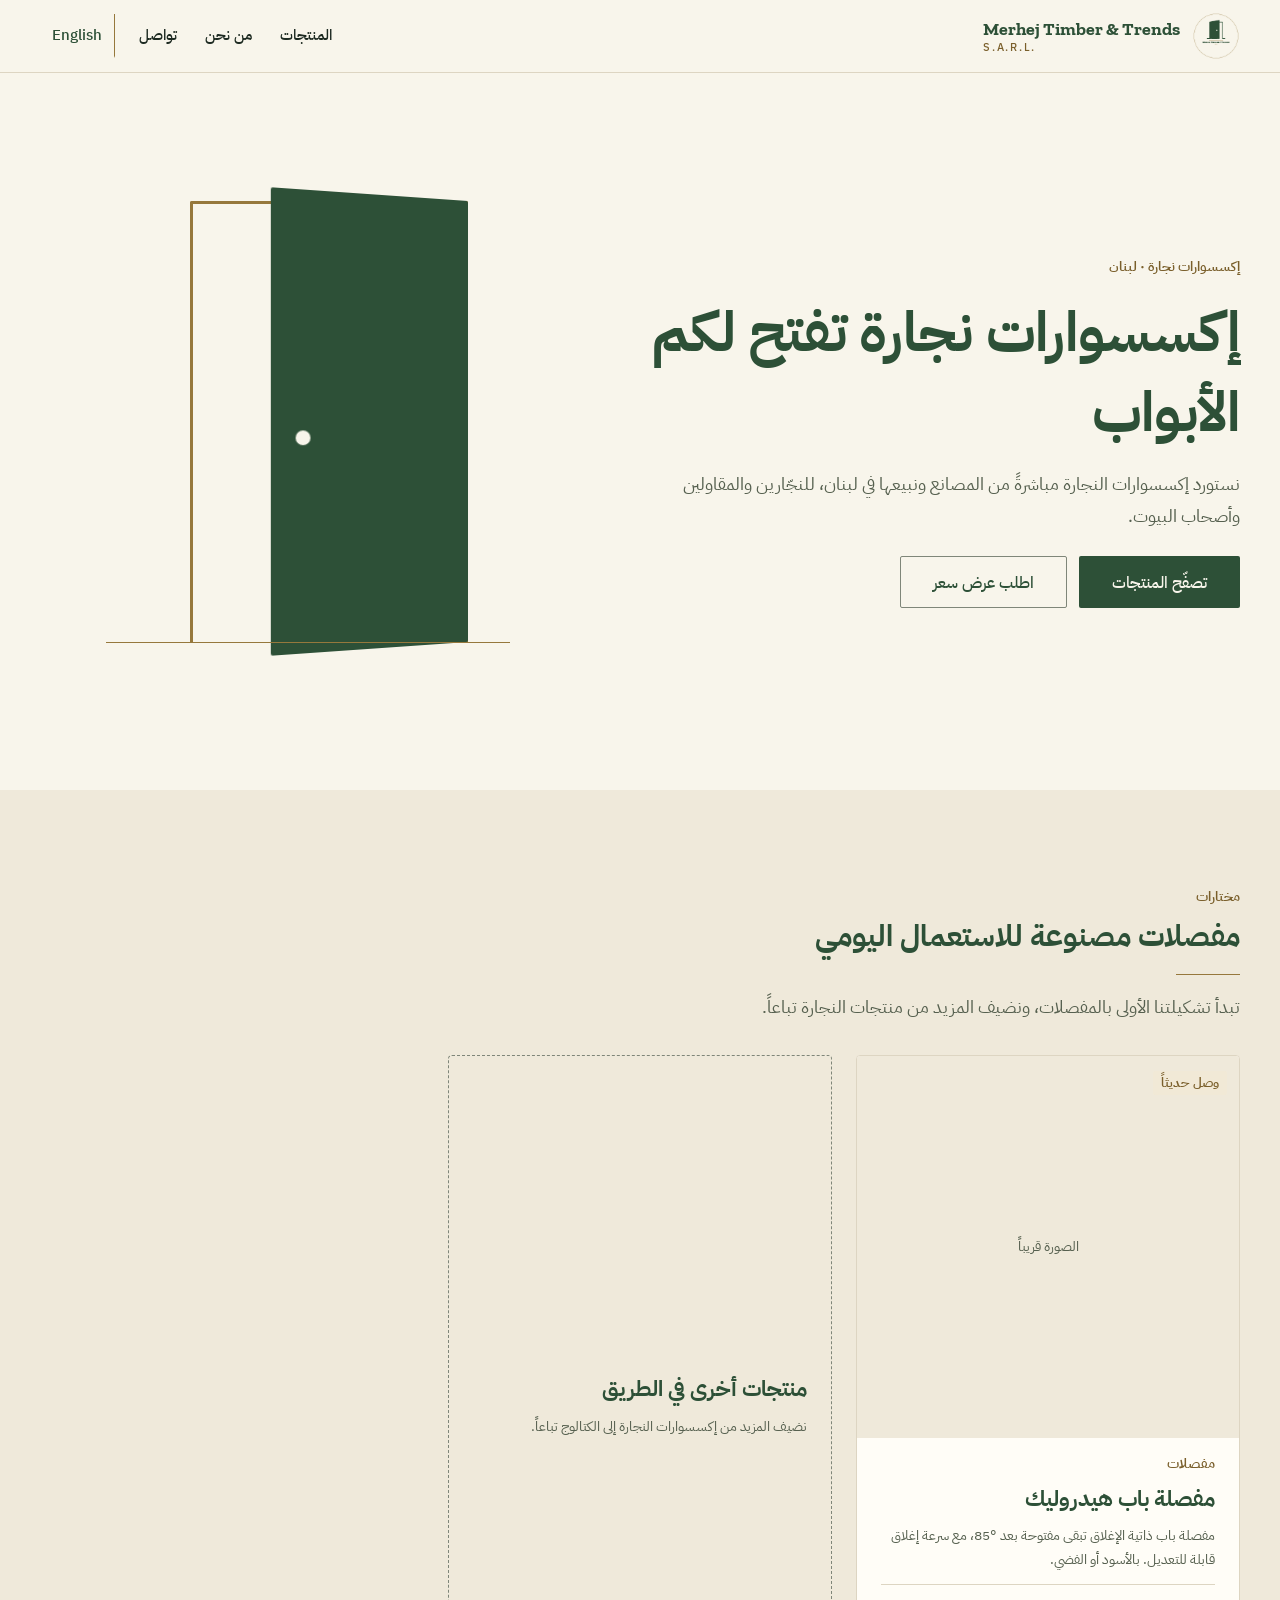
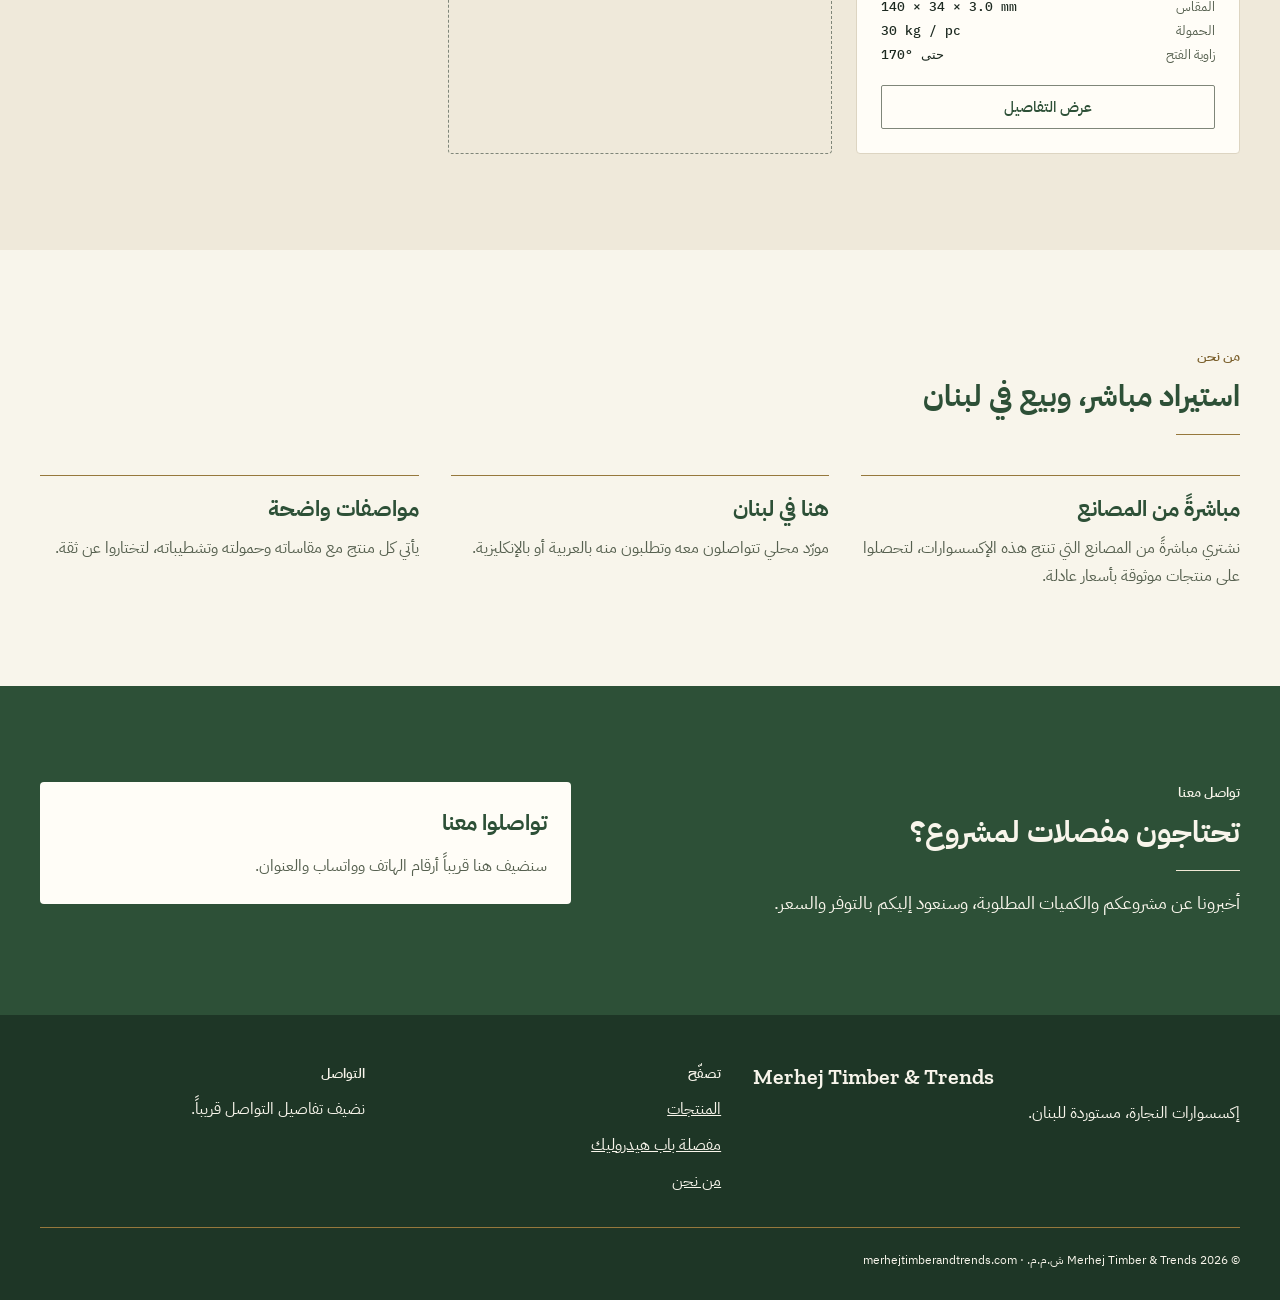
==== public/ar/index.html @ 89be8bf5 "Split English and Arabic into separate pages - English pages at /, /products/, /products/hydraulic-h" ====
<!doctype html>
<html lang="ar" dir="rtl">
<head>
  <meta charset="utf-8">
  <meta name="viewport" content="width=device-width, initial-scale=1">
  <title>إكسسوارات نجارة في لبنان — Merhej Timber &amp; Trends</title>
  <meta name="description" content="تستورد Merhej Timber &amp; Trends ش.م.م. إكسسوارات النجارة إلى لبنان، بدءاً بمفصلات الأبواب الهيدروليكية.">
  <link rel="canonical" href="https://merhejtimberandtrends.com/ar/">
  <link rel="alternate" hreflang="en" href="https://merhejtimberandtrends.com/">
  <link rel="alternate" hreflang="ar" href="https://merhejtimberandtrends.com/ar/">
  <link rel="alternate" hreflang="x-default" href="https://merhejtimberandtrends.com/">
  <meta property="og:type" content="website">
  <meta property="og:site_name" content="Merhej Timber &amp; Trends">
  <meta property="og:locale" content="ar_LB">
  <meta property="og:title" content="إكسسوارات نجارة في لبنان — Merhej Timber &amp; Trends">
  <meta property="og:description" content="تستورد Merhej Timber &amp; Trends ش.م.م. إكسسوارات النجارة إلى لبنان، بدءاً بمفصلات الأبواب الهيدروليكية.">
  <meta property="og:url" content="https://merhejtimberandtrends.com/ar/">
  <meta property="og:image" content="https://merhejtimberandtrends.com/assets/img/merhej-logo-ivory.png">
  <link rel="icon" type="image/png" href="../assets/img/merhej-logo-ivory.png">
  <link rel="stylesheet" href="../assets/css/tokens.css">
  <link rel="stylesheet" href="../assets/css/components.css">
  <link rel="stylesheet" href="../assets/css/site.css">
</head>
<body>
  <a class="skip" href="#main">انتقل إلى المحتوى</a>
  <header class="site-header">
    <div class="wrap">
      <a class="brand" href="../ar/">
        <img src="../assets/img/merhej-logo-ivory.png" alt="" width="48" height="48">
        <span class="brand-name" lang="en" dir="ltr">Merhej Timber &amp; Trends<small>S.A.R.L.</small></span>
        <span class="sr-only">Merhej Timber &amp; Trends — الصفحة الرئيسية</span>
      </a>
      <nav class="nav" aria-label="القائمة الرئيسية">
        <a href="../ar/products/">المنتجات</a>
        <a href="../ar/#about">من نحن</a>
        <a href="#contact">تواصل</a>
        <a class="nav-lang" href="../" lang="en" hreflang="en">English</a>
      </nav>
    </div>
  </header>
  <main id="main">
    <section class="hero" aria-labelledby="hero-title">
      <div class="wrap">
        <div class="hero-copy">
          <p class="t-eyebrow" style="margin:0;color:var(--brass-ink)">إكسسوارات نجارة · لبنان</p>
          <h1 class="t-display hero-title" id="hero-title">إكسسوارات نجارة تفتح لكم الأبواب</h1>
          <p class="t-body-lg hero-intro">نستورد إكسسوارات النجارة مباشرةً من المصانع ونبيعها في لبنان، للنجّارين والمقاولين وأصحاب البيوت.</p>
          <div class="hero-actions">
            <a class="mtt-btn mtt-btn-primary mtt-btn-lg" href="products/">تصفّح المنتجات</a>
            <a class="mtt-btn mtt-btn-secondary mtt-btn-lg" href="#contact">اطلب عرض سعر</a>
          </div>
        </div>
        <div class="door-art" aria-hidden="true">
          <div class="door-frame"></div>
          <div class="door-leaf"><span class="door-knob"></span></div>
          <div class="door-ground"></div>
        </div>
      </div>
    </section>

    <section class="section section-sunken" aria-labelledby="featured-title">
      <div class="wrap">
        <header class="mtt-sh section-head">
          <p class="mtt-sh-eyebrow">مختارات</p>
          <h2 class="mtt-sh-title" id="featured-title">مفصلات مصنوعة للاستعمال اليومي</h2>
          <hr class="mtt-sh-rule" aria-hidden="true">
          <p class="mtt-sh-intro">تبدأ تشكيلتنا الأولى بالمفصلات، ونضيف المزيد من منتجات النجارة تباعاً.</p>
        </header>
        <div class="grid grid-3">
          <article class="mtt-card">
            <div class="mtt-card-media">
              <span class="mtt-card-ph">الصورة قريباً</span>
              <span class="mtt-card-badge"><span class="mtt-badge mtt-badge-new">وصل حديثاً</span></span>
            </div>
            <div class="mtt-card-body">
              <p class="mtt-card-cat">مفصلات</p>
              <h3 class="mtt-card-name"><a href="products/hydraulic-hinge/" style="color:inherit;text-decoration:none">مفصلة باب هيدروليك</a></h3>
              <p class="mtt-card-sum">مفصلة باب ذاتية الإغلاق تبقى مفتوحة بعد <span dir="ltr">85°</span>، مع سرعة إغلاق قابلة للتعديل. بالأسود أو الفضي.</p>
              <dl class="mtt-card-specs">
                <dt>المقاس</dt><dd dir="ltr">140 × 34 × 3.0 mm</dd>
                <dt>الحمولة</dt><dd dir="ltr">30 kg / pc</dd>
                <dt>زاوية الفتح</dt><dd>حتى <span dir="ltr">170°</span></dd>
              </dl>
              <div class="mtt-card-cta"><a class="mtt-btn mtt-btn-secondary" href="products/hydraulic-hinge/">عرض التفاصيل</a></div>
            </div>
          </article>
          <div class="tile-soon">
            <h3 class="t-h3">منتجات أخرى في الطريق</h3>
            <p class="t-small">نضيف المزيد من إكسسوارات النجارة إلى الكتالوج تباعاً.</p>
          </div>
        </div>
      </div>
    </section>

    <section class="section" id="about" aria-labelledby="about-title">
      <div class="wrap">
        <header class="mtt-sh section-head">
          <p class="mtt-sh-eyebrow">من نحن</p>
          <h2 class="mtt-sh-title" id="about-title">استيراد مباشر، وبيع في لبنان</h2>
          <hr class="mtt-sh-rule" aria-hidden="true">
        </header>
        <ul class="points">
          <li class="point">
            <h3 class="t-h3">مباشرةً من المصانع</h3>
            <p>نشتري مباشرةً من المصانع التي تنتج هذه الإكسسوارات، لتحصلوا على منتجات موثوقة بأسعار عادلة.</p>
          </li>
          <li class="point">
            <h3 class="t-h3">هنا في لبنان</h3>
            <p>مورّد محلي تتواصلون معه وتطلبون منه بالعربية أو بالإنكليزية.</p>
          </li>
          <li class="point">
            <h3 class="t-h3">مواصفات واضحة</h3>
            <p>يأتي كل منتج مع مقاساته وحمولته وتشطيباته، لتختاروا عن ثقة.</p>
          </li>
        </ul>
      </div>
    </section>

    <section class="section section-forest" id="contact" aria-labelledby="contact-title">
      <div class="wrap contact">
        <header class="mtt-sh">
          <p class="mtt-sh-eyebrow">تواصل معنا</p>
          <h2 class="mtt-sh-title" id="contact-title">تحتاجون مفصلات لمشروع؟</h2>
          <hr class="mtt-sh-rule" aria-hidden="true">
          <p class="mtt-sh-intro">أخبرونا عن مشروعكم والكميات المطلوبة، وسنعود إليكم بالتوفر والسعر.</p>
        </header>
        <div class="contact-card">
          <h3 class="t-h3">تواصلوا معنا</h3>
          <p>سنضيف هنا قريباً أرقام الهاتف وواتساب والعنوان.</p>
        </div>
      </div>
    </section>
  </main>
  <footer class="site-footer">
    <div class="wrap">
      <div>
        <p class="foot-brand" lang="en" dir="ltr">Merhej Timber &amp; Trends</p>
        <p>إكسسوارات النجارة، مستوردة للبنان.</p>
      </div>
      <nav aria-label="تذييل الصفحة">
        <h2>تصفّح</h2>
        <ul>
          <li><a href="../ar/products/">المنتجات</a></li>
          <li><a href="../ar/products/hydraulic-hinge/">مفصلة باب هيدروليك</a></li>
          <li><a href="../ar/#about">من نحن</a></li>
        </ul>
      </nav>
      <div>
        <h2>التواصل</h2>
        <p>نضيف تفاصيل التواصل قريباً.</p>
      </div>
      <p class="foot-legal">© 2026 <bdi lang="en" dir="ltr">Merhej Timber &amp; Trends</bdi> ش.م.م. · <bdi dir="ltr">merhejtimberandtrends.com</bdi></p>
    </div>
  </footer>
</body>
</html>
---- public/assets/css/tokens.css ----
/* Merhej Timber & Trends — generated from design-system/tokens.json by scripts/sync-design-system.mjs. Do not edit by hand. */

:root, [data-theme="light"] {
  --surface: #f8f5eb;
  --surface-raised: #fffdf7;
  --surface-sunken: #efe9da;
  --forest: #2d5037;
  --forest-deep: #1e3626;
  --forest-soft: #e4ebe2;
  --on-forest: #f8f5eb;
  --brass: #96783c;
  --brass-ink: #7a5f2b;
  --brass-soft: #f1e9d6;
  --ink: #1d2a21;
  --ink-muted: #56604f;
  --line: #ddd5c2;
  --line-strong: #7f8679;
  --rust: #9b3a22;
  --rust-soft: #f6e3dc;
  --focus: var(--forest);
  --link: var(--forest);
  --shadow-card: 0 1px 2px rgba(29,42,33,0.06), 0 6px 18px rgba(29,42,33,0.06);
}

[data-theme="dark"] {
  --surface: #121a15;
  --surface-raised: #1a241e;
  --surface-sunken: #0d130f;
  --forest: #8dbb98;
  --forest-deep: #a9cfb2;
  --forest-soft: #1f3226;
  --on-forest: #121a15;
  --brass: #c9a866;
  --brass-ink: #d2b577;
  --brass-soft: #2e2716;
  --ink: #f1ede1;
  --ink-muted: #a9b0a2;
  --line: #2c3830;
  --line-strong: #6e786f;
  --rust: #e58a6c;
  --rust-soft: #3a1f17;
  --shadow-card: 0 1px 2px rgba(0,0,0,0.5);
}
@media (prefers-color-scheme: dark) {
  :root:not([data-theme="light"]) {
    --surface: #121a15;
    --surface-raised: #1a241e;
    --surface-sunken: #0d130f;
    --forest: #8dbb98;
    --forest-deep: #a9cfb2;
    --forest-soft: #1f3226;
    --on-forest: #121a15;
    --brass: #c9a866;
    --brass-ink: #d2b577;
    --brass-soft: #2e2716;
    --ink: #f1ede1;
    --ink-muted: #a9b0a2;
    --line: #2c3830;
    --line-strong: #6e786f;
    --rust: #e58a6c;
    --rust-soft: #3a1f17;
    --shadow-card: 0 1px 2px rgba(0,0,0,0.5);
  }
}

:root {
  --space-1: 4px;
  --space-2: 8px;
  --space-3: 12px;
  --space-4: 16px;
  --space-5: 24px;
  --space-6: 32px;
  --space-7: 48px;
  --space-8: 64px;
  --space-9: 96px;
  --radius-0: 0;
  --radius-sm: 2px;
  --radius-md: 4px;
  --radius-round: 9999px;
  --content-max: 1200px;
  --text-max: 680px;
  --rule-weight: 1px;
  --font-slab: "Zilla Slab", Rockwell, Georgia, serif;
  --font-sans: "IBM Plex Sans", "IBM Plex Sans Arabic", system-ui, sans-serif;
  --font-arabic: "IBM Plex Sans Arabic", "IBM Plex Sans", Tahoma, sans-serif;
  --font-mono: "IBM Plex Mono", ui-monospace, Menlo, monospace;
}

/* Home hero and social cover slides only; one per page or post. */
.t-display {
  font-family: var(--font-slab);
  font-size: 56px;
  line-height: 60px;
  font-weight: 600;
  letter-spacing: -0.01em;
}

/* Page titles and category names. */
.t-h1 {
  font-family: var(--font-slab);
  font-size: 40px;
  line-height: 46px;
  font-weight: 600;
}

/* Section titles. */
.t-h2 {
  font-family: var(--font-slab);
  font-size: 30px;
  line-height: 36px;
  font-weight: 600;
}

/* Product names on cards and sub-sections. */
.t-h3 {
  font-family: var(--font-slab);
  font-size: 22px;
  line-height: 28px;
  font-weight: 600;
}

/* Uppercase label above a heading, in brass-ink. Echoes the spaced s.a.r.l. line under the logo. */
.t-eyebrow {
  font-family: var(--font-sans);
  font-size: 12px;
  line-height: 16px;
  font-weight: 600;
  letter-spacing: 0.16em;
  text-transform: uppercase;
}

/* Intros under h1/h2 and hero copy. */
.t-body-lg {
  font-family: var(--font-sans);
  font-size: 18px;
  line-height: 28px;
  font-weight: 400;
}

/* Default text. */
.t-body {
  font-family: var(--font-sans);
  font-size: 16px;
  line-height: 24px;
  font-weight: 400;
}

/* Buttons, tabs and form labels. */
.t-label {
  font-family: var(--font-sans);
  font-size: 15px;
  line-height: 20px;
  font-weight: 500;
}

/* Card summaries and helper text. */
.t-small {
  font-family: var(--font-sans);
  font-size: 14px;
  line-height: 20px;
  font-weight: 400;
}

/* Image captions and legal lines. */
.t-caption {
  font-family: var(--font-sans);
  font-size: 12px;
  line-height: 16px;
  font-weight: 400;
}

/* Arabic headings and the Arabic line of bilingual product names. */
.t-ar-heading {
  font-family: var(--font-arabic);
  font-size: 30px;
  line-height: 44px;
  font-weight: 700;
}

/* Arabic body text. */
.t-ar-body {
  font-family: var(--font-arabic);
  font-size: 17px;
  line-height: 30px;
  font-weight: 400;
}

/* Measurements, load ratings, angles and SKUs in spec tables. Western digits in both languages. */
.t-spec {
  font-family: var(--font-mono);
  font-size: 14px;
  line-height: 20px;
  font-weight: 500;
}
---- public/assets/css/components.css ----
@import url("https://fonts.googleapis.com/css2?family=IBM+Plex+Mono:wght@500&family=IBM+Plex+Sans+Arabic:wght@400;500;600;700&family=IBM+Plex+Sans:wght@400;500;600&family=Zilla+Slab:wght@500;600;700&display=swap");

/* Merhej Timber & Trends — component styles. Values come from tokens.css. */
body { margin: 0; font-family: var(--font-sans); font-size: 16px; line-height: 24px; background: var(--surface); color: var(--ink); -webkit-font-smoothing: antialiased; }
[lang="ar"], .mtt-ar { font-family: var(--font-arabic); }
.mtt-stage { padding: var(--space-5); display: flex; flex-wrap: wrap; gap: var(--space-4); align-items: center; }
.mtt-stage-col { padding: var(--space-5); display: flex; flex-direction: column; gap: var(--space-5); }

/* Focus: 2px surface gap, then a solid 2px focus ring */
.mtt-btn:focus-visible, .mtt-card-link:focus-visible { outline: none; box-shadow: 0 0 0 2px var(--surface), 0 0 0 4px var(--focus); }

/* Button */
.mtt-btn { display: inline-flex; align-items: center; justify-content: center; gap: var(--space-2); box-sizing: border-box; height: 44px; padding: 0 var(--space-5); border-radius: var(--radius-sm); border: 1px solid transparent; font-family: var(--font-sans); font-size: 15px; line-height: 20px; font-weight: 500; text-decoration: none; cursor: pointer; transition: background-color .15s ease, border-color .15s ease, color .15s ease; white-space: nowrap; }
.mtt-btn-sm { height: 36px; padding: 0 var(--space-3); font-size: 14px; }
.mtt-btn-lg { height: 52px; padding: 0 var(--space-6); font-size: 16px; }
.mtt-btn-primary { background: var(--forest); color: var(--on-forest); }
.mtt-btn-primary:hover { background: var(--forest-deep); }
.mtt-btn-secondary { background: transparent; color: var(--forest); border-color: var(--line-strong); }
.mtt-btn-secondary:hover { border-color: var(--forest); background: var(--forest-soft); }
.mtt-btn-quiet { background: transparent; color: var(--forest); padding-left: var(--space-1); padding-right: var(--space-1); text-decoration: underline; text-underline-offset: 4px; text-decoration-thickness: 1px; }
.mtt-btn-quiet:hover { text-decoration-thickness: 2px; }
.mtt-btn[disabled], .mtt-btn[aria-disabled="true"] { opacity: .45; cursor: not-allowed; }

/* Badge */
.mtt-badge { display: inline-flex; align-items: center; gap: var(--space-1); height: 24px; padding: 0 var(--space-2); border-radius: var(--radius-sm); font-family: var(--font-sans); font-size: 12px; line-height: 16px; font-weight: 600; letter-spacing: .08em; text-transform: uppercase; white-space: nowrap; }
.mtt-badge-neutral { background: var(--surface-sunken); color: var(--ink-muted); }
.mtt-badge-new { background: var(--brass-soft); color: var(--brass-ink); }
.mtt-badge-category { background: transparent; color: var(--forest); box-shadow: inset 0 0 0 1px var(--line-strong); }
.mtt-badge-stock { background: var(--forest); color: var(--on-forest); }
.mtt-badge-out { background: var(--rust-soft); color: var(--rust); }
.mtt-badge[lang="ar"] { letter-spacing: 0; text-transform: none; font-size: 13px; }

/* Section header */
.mtt-sh { max-width: var(--text-max); display: flex; flex-direction: column; gap: var(--space-2); }
.mtt-sh-center { margin: 0 auto; text-align: center; align-items: center; }
.mtt-sh-eyebrow { margin: 0; font-family: var(--font-sans); font-size: 12px; line-height: 16px; font-weight: 600; letter-spacing: .16em; text-transform: uppercase; color: var(--brass-ink); }
.mtt-sh-title { margin: 0; font-family: var(--font-slab); font-size: 30px; line-height: 36px; font-weight: 600; color: var(--forest); }
.mtt-sh-h1 .mtt-sh-title { font-size: 40px; line-height: 46px; }
.mtt-sh-rule { width: 64px; height: 0; border: 0; border-top: var(--rule-weight) solid var(--brass); margin: var(--space-2) 0; }
.mtt-sh-center .mtt-sh-rule { margin-left: auto; margin-right: auto; }
.mtt-sh-intro { margin: 0; font-size: 18px; line-height: 28px; color: var(--ink-muted); }
.mtt-sh[lang="ar"] .mtt-sh-eyebrow { letter-spacing: 0; font-size: 14px; line-height: 20px; }
.mtt-sh[lang="ar"] .mtt-sh-title { font-family: var(--font-arabic); font-weight: 700; line-height: 44px; }
.mtt-sh[lang="ar"] .mtt-sh-intro { font-size: 17px; line-height: 30px; }

/* Product card */
.mtt-card { display: flex; flex-direction: column; width: 100%; max-width: 320px; box-sizing: border-box; background: var(--surface-raised); border: 1px solid var(--line); border-radius: var(--radius-md); overflow: hidden; transition: box-shadow .2s ease, border-color .2s ease; }
.mtt-card:hover { box-shadow: var(--shadow-card); border-color: var(--line-strong); }
.mtt-card-media { position: relative; aspect-ratio: 1 / 1; background: var(--surface-sunken); display: flex; align-items: center; justify-content: center; }
.mtt-card-media img { width: 100%; height: 100%; object-fit: cover; display: block; }
.mtt-card-ph { font-size: 12px; line-height: 16px; letter-spacing: .16em; text-transform: uppercase; color: var(--ink-muted); }
.mtt-card-badge { position: absolute; top: var(--space-3); inset-inline-start: var(--space-3); }
.mtt-card-body { display: flex; flex-direction: column; gap: var(--space-2); padding: var(--space-4) var(--space-5) var(--space-5); flex: 1; }
.mtt-card-cat { margin: 0; font-size: 12px; line-height: 16px; font-weight: 600; letter-spacing: .16em; text-transform: uppercase; color: var(--brass-ink); }
.mtt-card-name { margin: 0; font-family: var(--font-slab); font-size: 22px; line-height: 28px; font-weight: 600; color: var(--forest); }
.mtt-card-name-ar { margin: 0; font-family: var(--font-arabic); font-size: 17px; line-height: 26px; font-weight: 600; color: var(--ink-muted); }
.mtt-card-sum { margin: 0; font-size: 14px; line-height: 20px; color: var(--ink-muted); }
.mtt-card-specs { margin: var(--space-1) 0 0; padding: var(--space-3) 0 0; border-top: 1px solid var(--line); display: grid; grid-template-columns: auto 1fr; gap: var(--space-1) var(--space-4); font-size: 13px; line-height: 20px; }
.mtt-card-specs dt { color: var(--ink-muted); }
.mtt-card-specs dd { margin: 0; font-family: var(--font-mono); font-size: 13px; font-weight: 500; color: var(--ink); text-align: end; }
.mtt-card-cta { margin-top: auto; padding-top: var(--space-3); }
.mtt-card-cta .mtt-btn { width: 100%; }

/* Spec table */
.mtt-spec { width: 100%; max-width: 560px; border-collapse: collapse; font-family: var(--font-sans); }
.mtt-spec caption { text-align: start; padding-bottom: var(--space-3); font-family: var(--font-slab); font-size: 22px; line-height: 28px; font-weight: 600; color: var(--forest); }
.mtt-spec th, .mtt-spec td { padding: var(--space-3) 0; border-bottom: 1px solid var(--line); vertical-align: top; }
.mtt-spec tr:first-child th, .mtt-spec tr:first-child td { border-top: var(--rule-weight) solid var(--brass); }
.mtt-spec th { width: 42%; text-align: start; font-size: 14px; line-height: 20px; font-weight: 500; color: var(--ink-muted); padding-inline-end: var(--space-4); }
.mtt-spec td { font-family: var(--font-mono); font-size: 14px; line-height: 20px; font-weight: 500; color: var(--ink); }
.mtt-spec[lang="ar"] caption { font-family: var(--font-arabic); font-weight: 700; }
.mtt-spec[lang="ar"] th { font-family: var(--font-arabic); font-size: 15px; line-height: 24px; }

/* Seal — the logo's double ring */
.mtt-seal { position: relative; display: inline-flex; align-items: center; justify-content: center; box-sizing: border-box; border-radius: var(--radius-round); border: 2px solid var(--brass); background: var(--surface); }
.mtt-seal::after { content: ""; position: absolute; inset: 5px; border-radius: var(--radius-round); border: var(--rule-weight) solid var(--brass); pointer-events: none; }
.mtt-seal img { width: 100%; height: 100%; border-radius: var(--radius-round); object-fit: cover; display: block; }
.mtt-seal-text { padding: 18%; text-align: center; font-family: var(--font-slab); font-weight: 700; color: var(--forest); }

/* Social post */
.mtt-post { position: relative; box-sizing: border-box; overflow: hidden; display: flex; flex-direction: column; background: var(--surface); color: var(--ink); font-family: var(--font-sans); }
.mtt-post-forest { background: var(--forest); color: var(--on-forest); }
.mtt-post-inner { position: relative; flex: 1; display: flex; flex-direction: column; gap: 2.2%; padding: 7.4%; min-height: 0; }
.mtt-post-frame { position: absolute; inset: 3.3%; border: var(--rule-weight) solid var(--brass); pointer-events: none; }
.mtt-post-eyebrow { margin: 0; font-size: 1.1em; line-height: 1.3; font-weight: 600; letter-spacing: .16em; text-transform: uppercase; color: var(--brass-ink); }
.mtt-post-forest .mtt-post-eyebrow { color: var(--on-forest); }
.mtt-post-forest .mtt-post-frame { border-color: var(--brass-soft); }
.mtt-post-forest .mtt-post-rule { border-top-color: var(--brass-soft); }
.mtt-post-title { margin: 0; font-family: var(--font-slab); font-size: 4.4em; line-height: 1.02; font-weight: 600; color: var(--forest); }
.mtt-post-forest .mtt-post-title { color: var(--on-forest); }
.mtt-post-title-ar { margin: 0; font-family: var(--font-arabic); font-size: 2.6em; line-height: 1.45; font-weight: 700; color: var(--ink-muted); }
.mtt-post-forest .mtt-post-title-ar { color: var(--on-forest); opacity: .85; }
.mtt-post-rule { width: 12%; border: 0; border-top: 2px solid var(--brass); margin: 1% 0; }
.mtt-post-body { margin: 0; font-size: 1.6em; line-height: 1.4; color: var(--ink-muted); max-width: 80%; }
.mtt-post-forest .mtt-post-body { color: var(--on-forest); }
.mtt-post-media { flex: 1; min-height: 0; margin-top: 2%; background: var(--surface-sunken); border-radius: var(--radius-md); display: flex; align-items: center; justify-content: center; overflow: hidden; }
.mtt-post-forest .mtt-post-media { background: var(--forest-deep); }
.mtt-post-media img { width: 100%; height: 100%; object-fit: contain; }
.mtt-post-ph { font-size: 1.1em; letter-spacing: .16em; text-transform: uppercase; color: var(--ink-muted); }
.mtt-post-forest .mtt-post-ph { color: var(--on-forest); opacity: .7; }
.mtt-post-foot { margin-top: auto; display: flex; align-items: center; justify-content: space-between; gap: 4%; font-size: 1.2em; font-weight: 500; }
.mtt-post-logo { flex: none; display: block; border-radius: var(--radius-round); }
---- public/assets/css/site.css ----
/* Site layout for merhejtimberandtrends.com. Uses design-system tokens only. */

*, *::before, *::after { box-sizing: border-box; }
html { -webkit-text-size-adjust: 100%; }
body { margin: 0; }
img { max-width: 100%; display: block; }
a { color: var(--link); }
a:focus-visible, button:focus-visible { outline: none; box-shadow: 0 0 0 2px var(--surface), 0 0 0 4px var(--focus); border-radius: var(--radius-sm); }
.wrap { width: 100%; max-width: calc(var(--content-max) + 2 * var(--space-5)); margin: 0 auto; padding: 0 var(--space-4); }
@media (min-width: 720px) { .wrap { padding: 0 var(--space-5); } }
.skip { position: absolute; inset-inline-start: -9999px; top: var(--space-2); background: var(--surface-raised); color: var(--forest); padding: var(--space-2) var(--space-3); z-index: 10; }
.skip:focus { inset-inline-start: var(--space-2); }
.sr-only { position: absolute; width: 1px; height: 1px; overflow: hidden; clip: rect(0 0 0 0); white-space: nowrap; }

/* Header */
.site-header { border-bottom: 1px solid var(--line); background: var(--surface); }
.site-header .wrap { display: flex; align-items: center; justify-content: space-between; gap: var(--space-4); min-height: 72px; }
.brand { display: flex; align-items: center; gap: var(--space-3); text-decoration: none; color: var(--forest); }
.brand img { width: 48px; height: 48px; border-radius: var(--radius-round); }
.brand-name { font-family: var(--font-slab); font-size: 18px; line-height: 22px; font-weight: 700; }
.brand-name small { display: block; font-family: var(--font-sans); font-size: 11px; line-height: 14px; font-weight: 500; letter-spacing: .16em; color: var(--brass-ink); }
.nav { display: flex; gap: var(--space-1); }
.nav a { display: inline-flex; align-items: center; min-height: 44px; padding: 0 var(--space-3); font-size: 15px; line-height: 20px; font-weight: 500; color: var(--ink); text-decoration: none; border-bottom: 2px solid transparent; }
.nav a:hover { color: var(--forest); }
.nav a[aria-current="page"] { color: var(--forest); border-bottom-color: var(--brass); }
/* Link to the same page in the other language, set apart by a brass hairline */
.nav .nav-lang { margin-inline-start: var(--space-2); border-inline-start: var(--rule-weight) solid var(--brass); color: var(--forest); }
@media (max-width: 559px) {
  .brand-name { display: none; }
  .nav a { padding: 0 var(--space-2); }
  .nav .nav-lang { margin-inline-start: var(--space-1); }
}

/* Sections */
.section { padding: var(--space-8) 0; }
.section-sunken { background: var(--surface-sunken); }
.section-forest { background: var(--forest); color: var(--on-forest); }
@media (min-width: 720px) { .section { padding: var(--space-9) 0; } }
.section-head { margin-bottom: var(--space-6); }

/* Hero */
.hero { padding: var(--space-8) 0; }
.hero .wrap { display: grid; gap: var(--space-7); align-items: center; }
.hero-copy { display: flex; flex-direction: column; gap: var(--space-4); max-width: 600px; }
.hero-title { margin: 0; color: var(--forest); font-size: 40px; line-height: 46px; }
.hero-intro { margin: 0; color: var(--ink-muted); }
.hero-actions { display: flex; flex-wrap: wrap; gap: var(--space-3); margin-top: var(--space-2); }
@media (min-width: 900px) {
  .hero { padding: var(--space-9) 0; }
  .hero .wrap { grid-template-columns: 1.15fr 1fr; }
  .hero-title { font-size: 56px; line-height: 60px; }
}

/* The open-door motif: a forest leaf with its knob, a brass frame on the ground line */
.door-art { position: relative; width: 100%; max-width: 420px; aspect-ratio: 4 / 5; margin: 0 auto; }
.door-leaf { position: absolute; left: 12%; top: 6%; width: 46%; height: 84%; background: var(--forest); border-radius: var(--radius-sm); transform: perspective(900px) rotateY(-16deg); transform-origin: left center; }
.door-knob { position: absolute; right: 12%; top: 52%; width: 14px; height: 14px; border-radius: var(--radius-round); background: var(--surface); }
.door-frame { position: absolute; left: 12%; top: 6%; width: 66%; height: 84%; border: 3px solid var(--brass); border-bottom: 0; border-radius: var(--radius-sm) var(--radius-sm) 0 0; }
.door-ground { position: absolute; left: 2%; right: 2%; top: 90%; border-top: var(--rule-weight) solid var(--brass); }
[dir="rtl"] .door-art { transform: scaleX(-1); }

/* Grids */
.grid { display: grid; gap: var(--space-5); grid-template-columns: 1fr; }
@media (min-width: 600px) { .grid-3 { grid-template-columns: repeat(2, 1fr); } }
@media (min-width: 960px) { .grid-3 { grid-template-columns: repeat(3, 1fr); } }
.grid .mtt-card { max-width: none; }

/* Value points */
.points { display: grid; gap: var(--space-6); grid-template-columns: 1fr; margin: 0; padding: 0; list-style: none; }
@media (min-width: 720px) { .points { grid-template-columns: repeat(3, 1fr); } }
.point { border-top: var(--rule-weight) solid var(--brass); padding-top: var(--space-4); }
.point h3 { margin: 0 0 var(--space-2); color: var(--forest); }
.point p { margin: 0; color: var(--ink-muted); }

/* Coming-soon tile next to real products */
.tile-soon { display: flex; flex-direction: column; justify-content: center; gap: var(--space-2); min-height: 240px; padding: var(--space-5); border: 1px dashed var(--line-strong); border-radius: var(--radius-md); color: var(--ink-muted); }
.tile-soon h3 { margin: 0; color: var(--forest); }
.tile-soon p { margin: 0; }

/* Contact band */
.contact { display: grid; gap: var(--space-6); align-items: start; }
@media (min-width: 900px) { .contact { grid-template-columns: 1.2fr 1fr; } }
.section-forest .mtt-sh-title, .section-forest .mtt-sh-intro { color: var(--on-forest); }
.section-forest .mtt-sh-eyebrow { color: var(--on-forest); }
.section-forest .mtt-sh-rule { border-top-color: var(--brass-soft); }
.contact-card { background: var(--surface-raised); color: var(--ink); border-radius: var(--radius-md); padding: var(--space-5); display: flex; flex-direction: column; gap: var(--space-3); }
.contact-card h3 { margin: 0; color: var(--forest); }
.contact-card p { margin: 0; color: var(--ink-muted); }

/* Breadcrumb */
.crumbs { padding-top: var(--space-5); font-size: 14px; line-height: 20px; color: var(--ink-muted); }
.crumbs ol { display: flex; flex-wrap: wrap; gap: var(--space-2); margin: 0; padding: 0; list-style: none; }
.crumbs li + li::before { content: "/"; margin-inline-end: var(--space-2); color: var(--line-strong); }
.crumbs a { color: var(--ink-muted); }

/* Product page */
.product { display: grid; gap: var(--space-7); padding: var(--space-6) 0 var(--space-8); }
@media (min-width: 900px) { .product { grid-template-columns: 1fr 1fr; padding-bottom: var(--space-9); } }
.product-media { display: flex; flex-direction: column; gap: var(--space-4); }
.photo-ph { aspect-ratio: 1 / 1; background: var(--surface-sunken); border-radius: var(--radius-md); display: flex; flex-direction: column; align-items: center; justify-content: center; gap: var(--space-2); color: var(--ink-muted); text-align: center; padding: var(--space-5); }
.photo-ph svg { width: 96px; height: auto; }
.diagram { background: var(--surface-raised); border: 1px solid var(--line); border-radius: var(--radius-md); padding: var(--space-5); }
.diagram figcaption { margin-top: var(--space-3); color: var(--ink-muted); }
.diagram svg { width: 100%; height: auto; display: block; }
.dg-arc-close { stroke: var(--forest); }
.dg-arc-hold { stroke: var(--brass); }
.dg-line { stroke: var(--line-strong); }
.dg-wall { fill: var(--ink-muted); }
.dg-door { fill: var(--forest); }
.dg-text { fill: var(--ink); font-family: var(--font-mono); font-size: 13px; font-weight: 500; }
.dg-label { fill: var(--ink-muted); font-family: var(--font-sans); font-size: 12px; }
.product-info { display: flex; flex-direction: column; gap: var(--space-4); }
.product-info h1 { margin: 0; color: var(--forest); }
.product-lead { margin: 0; color: var(--ink-muted); }
.product-tags { display: flex; flex-wrap: wrap; gap: var(--space-2); }
.product-actions { display: flex; flex-wrap: wrap; gap: var(--space-3); }
.features { margin: 0; padding: 0; list-style: none; display: flex; flex-direction: column; gap: var(--space-3); }
.features li { display: grid; grid-template-columns: 20px 1fr; gap: var(--space-3); align-items: start; }
.features svg { width: 20px; height: 20px; margin-top: 2px; color: var(--forest); }
.product-block { display: flex; flex-direction: column; gap: var(--space-4); padding-top: var(--space-5); }
.product-block h2 { margin: 0; color: var(--forest); }
.note { margin: 0; color: var(--ink-muted); }

/* Footer */
.site-footer { background: var(--forest-deep); color: var(--on-forest); padding: var(--space-7) 0 var(--space-6); }
.site-footer .wrap { display: grid; gap: var(--space-6); }
@media (min-width: 720px) { .site-footer .wrap { grid-template-columns: 1.5fr 1fr 1fr; } }
.site-footer h2 { margin: 0 0 var(--space-3); font-family: var(--font-sans); font-size: 12px; line-height: 16px; font-weight: 600; letter-spacing: .16em; text-transform: uppercase; color: var(--on-forest); }
.site-footer p { margin: 0; }
.site-footer ul { margin: 0; padding: 0; list-style: none; display: flex; flex-direction: column; gap: var(--space-2); }
.site-footer a { color: var(--on-forest); }
.foot-brand { font-family: var(--font-slab); font-size: 22px; line-height: 28px; font-weight: 600; margin-bottom: var(--space-2) !important; }
.foot-legal { grid-column: 1 / -1; padding-top: var(--space-5); border-top: 1px solid var(--brass); font-size: 12px; line-height: 16px; }

/* Arabic pages (/ar/): <html lang="ar" dir="rtl">. Layout mirrors through logical
   properties; these rules switch headings to IBM Plex Sans Arabic, give Arabic its
   taller line heights and drop the Latin uppercase tracking. Spec values keep
   dir="ltr", Western digits and IBM Plex Mono. */
:lang(ar) body { font-family: var(--font-arabic); line-height: 28px; }
:lang(ar) .t-display, :lang(ar) .t-h1, :lang(ar) .t-h2, :lang(ar) .t-h3,
:lang(ar) .mtt-sh-title, :lang(ar) .mtt-card-name, :lang(ar) .mtt-spec caption {
  font-family: var(--font-arabic); font-weight: 700; letter-spacing: 0;
}
:lang(ar) .hero-title { line-height: 60px; }
@media (min-width: 900px) { :lang(ar) .hero-title { line-height: 80px; } }
:lang(ar) .t-h1 { line-height: 60px; }
:lang(ar) .t-h2, :lang(ar) .mtt-sh-title { line-height: 44px; }
:lang(ar) .t-h3, :lang(ar) .mtt-card-name, :lang(ar) .mtt-spec caption { line-height: 34px; }
:lang(ar) .t-eyebrow, :lang(ar) .mtt-sh-eyebrow, :lang(ar) .mtt-card-cat, :lang(ar) .mtt-card-ph,
:lang(ar) .site-footer h2, :lang(ar) .photo-ph .t-caption {
  letter-spacing: 0 !important; text-transform: none !important; font-size: 14px; line-height: 20px;
}
:lang(ar) .mtt-badge { letter-spacing: 0; text-transform: none; font-size: 13px; }
:lang(ar) .t-body-lg, :lang(ar) .mtt-sh-intro { font-size: 18px; line-height: 32px; }
:lang(ar) .t-body { font-size: 17px; line-height: 30px; }
:lang(ar) .t-small, :lang(ar) .mtt-card-sum, :lang(ar) .crumbs { line-height: 24px; }
:lang(ar) .mtt-spec th { font-size: 15px; line-height: 24px; }
:lang(ar) .dg-label { font-family: var(--font-arabic); font-size: 13px; }
:lang(ar) .mtt-spec td:not([dir="ltr"]) { font-family: var(--font-arabic); font-size: 15px; line-height: 24px; }

/* 404.html holds both languages; a script switches <html> to Arabic for /ar/ addresses. */
html:not([lang="ar"]) .lang-ar, html[lang="ar"] .lang-en { display: none; }
/* Measurements keep dir="ltr"; line them up with the start of the Arabic table and the end of the card row. */
:lang(ar) .mtt-spec td[dir="ltr"] { text-align: end; }
:lang(ar) .mtt-card-specs dd[dir="ltr"] { text-align: start; }
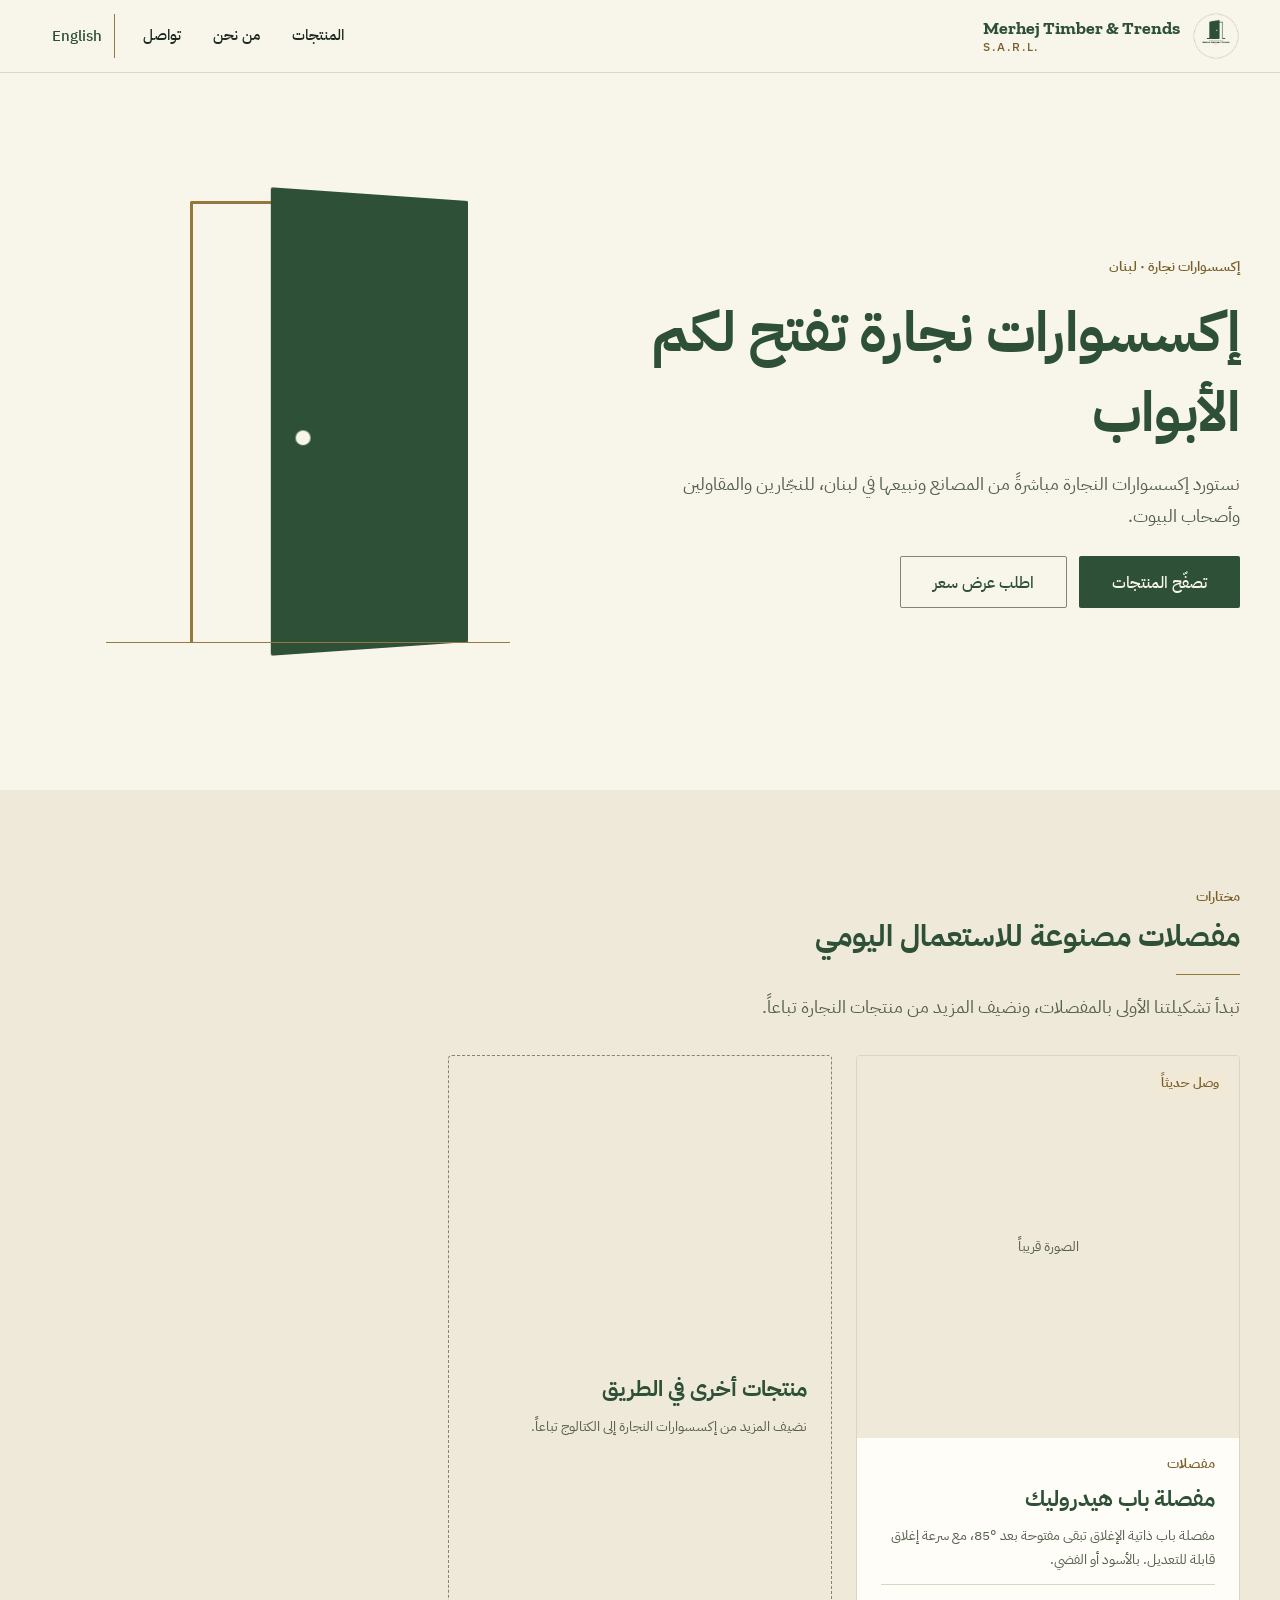
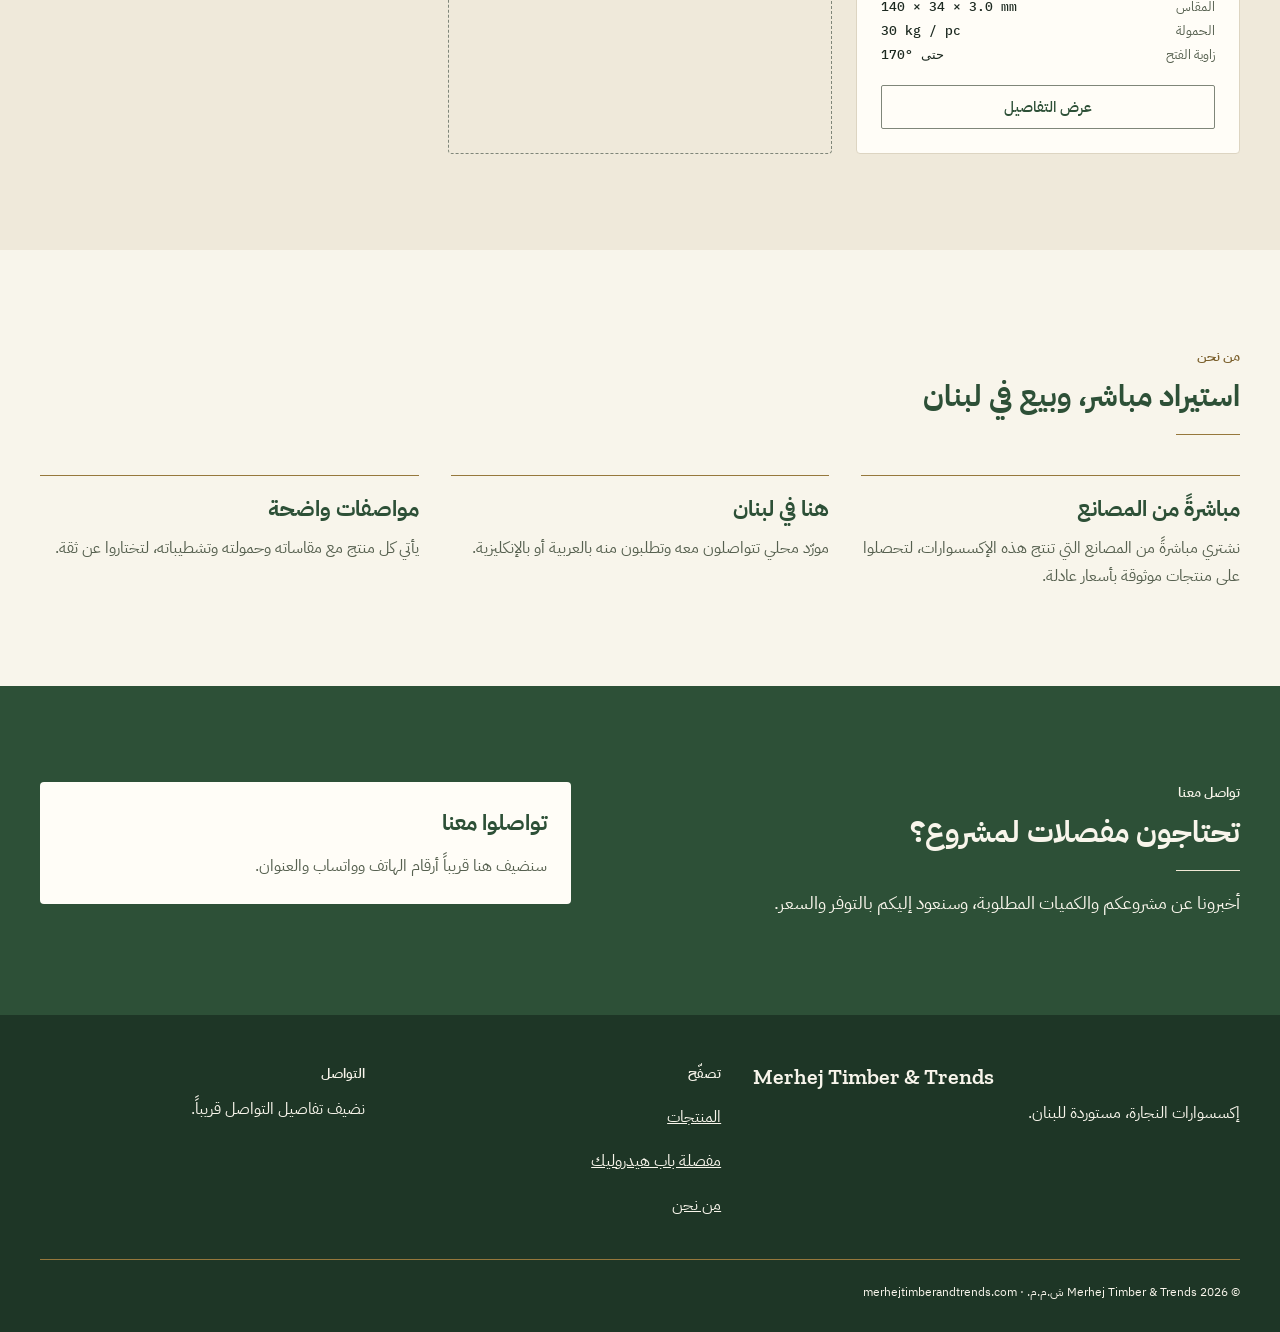
==== commit f8d90fd7: "Make the site work well on phones - Header: on phones the menu becomes a row of full-width tabs unde" ====
--- a/public/ar/index.html
+++ b/public/ar/index.html
@@ -17,6 +17,11 @@
   <meta property="og:url" content="https://merhejtimberandtrends.com/ar/">
   <meta property="og:image" content="https://merhejtimberandtrends.com/assets/img/merhej-logo-ivory.png">
   <link rel="icon" type="image/png" href="../assets/img/merhej-logo-ivory.png">
+  <link rel="apple-touch-icon" href="../assets/img/merhej-logo-ivory.png">
+  <meta name="theme-color" content="#f8f5eb" media="(prefers-color-scheme: light)">
+  <meta name="theme-color" content="#121a15" media="(prefers-color-scheme: dark)">
+  <link rel="preconnect" href="https://fonts.googleapis.com">
+  <link rel="preconnect" href="https://fonts.gstatic.com" crossorigin>
   <link rel="stylesheet" href="../assets/css/tokens.css">
   <link rel="stylesheet" href="../assets/css/components.css">
   <link rel="stylesheet" href="../assets/css/site.css">
@@ -34,8 +39,8 @@
         <a href="../ar/products/">المنتجات</a>
         <a href="../ar/#about">من نحن</a>
         <a href="#contact">تواصل</a>
-        <a class="nav-lang" href="../" lang="en" hreflang="en">English</a>
       </nav>
+      <a class="nav-lang" href="../" lang="en" hreflang="en">English</a>
     </div>
   </header>
   <main id="main">
@@ -77,8 +82,8 @@
               <h3 class="mtt-card-name"><a href="products/hydraulic-hinge/" style="color:inherit;text-decoration:none">مفصلة باب هيدروليك</a></h3>
               <p class="mtt-card-sum">مفصلة باب ذاتية الإغلاق تبقى مفتوحة بعد <span dir="ltr">85°</span>، مع سرعة إغلاق قابلة للتعديل. بالأسود أو الفضي.</p>
               <dl class="mtt-card-specs">
-                <dt>المقاس</dt><dd dir="ltr">140 × 34 × 3.0 mm</dd>
-                <dt>الحمولة</dt><dd dir="ltr">30 kg / pc</dd>
+                <dt>المقاس</dt><dd dir="ltr">140 × 34 × 3.0&nbsp;mm</dd>
+                <dt>الحمولة</dt><dd dir="ltr">30&nbsp;kg / pc</dd>
                 <dt>زاوية الفتح</dt><dd>حتى <span dir="ltr">170°</span></dd>
               </dl>
               <div class="mtt-card-cta"><a class="mtt-btn mtt-btn-secondary" href="products/hydraulic-hinge/">عرض التفاصيل</a></div>
--- a/public/assets/css/site.css
+++ b/public/assets/css/site.css
@@ -12,24 +12,29 @@
 .skip:focus { inset-inline-start: var(--space-2); }
 .sr-only { position: absolute; width: 1px; height: 1px; overflow: hidden; clip: rect(0 0 0 0); white-space: nowrap; }
 
-/* Header */
+/* Header: brand, main nav and the other-language link in one row from 720px;
+   on phones the nav drops to a second row of full-width tabs. */
 .site-header { border-bottom: 1px solid var(--line); background: var(--surface); }
-.site-header .wrap { display: flex; align-items: center; justify-content: space-between; gap: var(--space-4); min-height: 72px; }
-.brand { display: flex; align-items: center; gap: var(--space-3); text-decoration: none; color: var(--forest); }
-.brand img { width: 48px; height: 48px; border-radius: var(--radius-round); }
+.site-header .wrap { display: flex; flex-wrap: wrap; align-items: center; gap: 0 var(--space-4); min-height: 72px; }
+.brand { display: flex; align-items: center; gap: var(--space-3); min-height: 48px; margin-inline-end: auto; text-decoration: none; color: var(--forest); }
+.brand img { flex: none; width: 48px; height: 48px; border-radius: var(--radius-round); }
 .brand-name { font-family: var(--font-slab); font-size: 18px; line-height: 22px; font-weight: 700; }
-.brand-name small { display: block; font-family: var(--font-sans); font-size: 11px; line-height: 14px; font-weight: 500; letter-spacing: .16em; color: var(--brass-ink); }
-.nav { display: flex; gap: var(--space-1); }
-.nav a { display: inline-flex; align-items: center; min-height: 44px; padding: 0 var(--space-3); font-size: 15px; line-height: 20px; font-weight: 500; color: var(--ink); text-decoration: none; border-bottom: 2px solid transparent; }
+.brand-name small { display: block; font-family: var(--font-sans); font-size: 12px; line-height: 16px; font-weight: 500; letter-spacing: .16em; color: var(--brass-ink); }
+.nav { display: flex; gap: var(--space-2); }
+.nav a { display: inline-flex; align-items: center; justify-content: center; min-height: 44px; padding: 0 var(--space-3); font-size: 15px; line-height: 20px; font-weight: 500; color: var(--ink); text-decoration: none; border-bottom: 2px solid transparent; }
 .nav a:hover { color: var(--forest); }
 .nav a[aria-current="page"] { color: var(--forest); border-bottom-color: var(--brass); }
 /* Link to the same page in the other language, set apart by a brass hairline */
-.nav .nav-lang { margin-inline-start: var(--space-2); border-inline-start: var(--rule-weight) solid var(--brass); color: var(--forest); }
-@media (max-width: 559px) {
-  .brand-name { display: none; }
-  .nav a { padding: 0 var(--space-2); }
-  .nav .nav-lang { margin-inline-start: var(--space-1); }
-}
+.nav-lang { display: inline-flex; align-items: center; min-height: 44px; padding: 0 var(--space-3); border-inline-start: var(--rule-weight) solid var(--brass); font-size: 15px; line-height: 20px; font-weight: 500; color: var(--forest); text-decoration: none; }
+.nav-lang:hover { text-decoration: underline; text-underline-offset: 4px; }
+@media (max-width: 719px) {
+  .site-header .wrap { min-height: 0; padding-top: var(--space-2); }
+  .brand img { width: 44px; height: 44px; }
+  .brand-name { font-size: 16px; line-height: 20px; }
+  .nav { order: 3; flex: 1 0 calc(100% + 2 * var(--space-4)); gap: 0; margin: var(--space-2) calc(-1 * var(--space-4)) 0; border-top: 1px solid var(--line); }
+  .nav a { flex: 1 1 0; min-height: 48px; padding: 0 var(--space-2); }
+}
+@media (max-width: 359px) { .brand-name { display: none; } }
 
 /* Sections */
 .section { padding: var(--space-8) 0; }
@@ -58,6 +63,12 @@
 .door-frame { position: absolute; left: 12%; top: 6%; width: 66%; height: 84%; border: 3px solid var(--brass); border-bottom: 0; border-radius: var(--radius-sm) var(--radius-sm) 0 0; }
 .door-ground { position: absolute; left: 2%; right: 2%; top: 90%; border-top: var(--rule-weight) solid var(--brass); }
 [dir="rtl"] .door-art { transform: scaleX(-1); }
+@media (max-width: 599px) {
+  .hero { padding: var(--space-7) 0 var(--space-8); }
+  .hero .wrap { gap: var(--space-6); }
+  .door-art { max-width: 200px; }
+  .hero-actions .mtt-btn { flex: 1 1 auto; }
+}
 
 /* Grids */
 .grid { display: grid; gap: var(--space-5); grid-template-columns: 1fr; }
@@ -88,14 +99,18 @@
 .contact-card p { margin: 0; color: var(--ink-muted); }
 
 /* Breadcrumb */
-.crumbs { padding-top: var(--space-5); font-size: 14px; line-height: 20px; color: var(--ink-muted); }
-.crumbs ol { display: flex; flex-wrap: wrap; gap: var(--space-2); margin: 0; padding: 0; list-style: none; }
+.crumbs { padding-top: var(--space-3); font-size: 14px; line-height: 20px; color: var(--ink-muted); }
+.crumbs ol { display: flex; flex-wrap: wrap; align-items: center; gap: 0 var(--space-2); margin: 0; padding: 0; list-style: none; }
+.crumbs li { display: flex; align-items: center; min-height: 44px; }
+.crumbs a { display: inline-flex; align-items: center; justify-content: center; min-height: 44px; min-width: 44px; }
 .crumbs li + li::before { content: "/"; margin-inline-end: var(--space-2); color: var(--line-strong); }
 .crumbs a { color: var(--ink-muted); }
 
 /* Product page */
-.product { display: grid; gap: var(--space-7); padding: var(--space-6) 0 var(--space-8); }
-@media (min-width: 900px) { .product { grid-template-columns: 1fr 1fr; padding-bottom: var(--space-9); } }
+.product { display: grid; gap: var(--space-7); padding: var(--space-5) 0 var(--space-8); }
+@media (min-width: 720px) { .product { grid-template-columns: 1fr 1fr; gap: var(--space-6); } }
+@media (min-width: 900px) { .product { gap: var(--space-7); padding-bottom: var(--space-9); } }
+
 .product-media { display: flex; flex-direction: column; gap: var(--space-4); }
 .photo-ph { aspect-ratio: 1 / 1; background: var(--surface-sunken); border-radius: var(--radius-md); display: flex; flex-direction: column; align-items: center; justify-content: center; gap: var(--space-2); color: var(--ink-muted); text-align: center; padding: var(--space-5); }
 .photo-ph svg { width: 96px; height: auto; }
@@ -108,7 +123,12 @@
 .dg-wall { fill: var(--ink-muted); }
 .dg-door { fill: var(--forest); }
 .dg-text { fill: var(--ink); font-family: var(--font-mono); font-size: 13px; font-weight: 500; }
-.dg-label { fill: var(--ink-muted); font-family: var(--font-sans); font-size: 12px; }
+.dg-legend { list-style: none; margin: var(--space-4) 0 0; padding: 0; display: flex; flex-wrap: wrap; gap: var(--space-2) var(--space-5); color: var(--ink); }
+.dg-legend li { display: flex; align-items: center; gap: var(--space-2); }
+.dg-key { flex: none; width: 28px; height: 4px; border-radius: var(--radius-sm); background: var(--forest); }
+.dg-key-hold { background: repeating-linear-gradient(90deg, var(--brass) 0 7px, transparent 7px 11px); }
+@media (max-width: 899px) { .dg-text { font-size: 18px; } }
+@media (max-width: 599px) { .diagram { padding: var(--space-4); } }
 .product-info { display: flex; flex-direction: column; gap: var(--space-4); }
 .product-info h1 { margin: 0; color: var(--forest); }
 .product-lead { margin: 0; color: var(--ink-muted); }
@@ -120,14 +140,30 @@
 .product-block { display: flex; flex-direction: column; gap: var(--space-4); padding-top: var(--space-5); }
 .product-block h2 { margin: 0; color: var(--forest); }
 .note { margin: 0; color: var(--ink-muted); }
-
+/* Phones: name first, then photo, details, diagram, specs (desktop keeps media | info columns) */
+@media (max-width: 719px) {
+  .product { display: flex; flex-direction: column; gap: var(--space-4); }
+  .product-media, .product-info { display: contents; }
+  .product-info > .t-eyebrow { order: 1; }
+  .product-info > h1 { order: 2; }
+  .product-tags { order: 3; }
+  .product-media > :first-child { order: 4; }
+  .product-lead { order: 5; }
+  .product-actions { order: 6; }
+  .product-block { order: 7; }
+  .diagram { order: 8; }
+  .product-block#specs { order: 9; }
+  .photo-ph { aspect-ratio: 4 / 3; }
+  .product-actions .mtt-btn-primary { flex: 1 1 100%; }
+}
 /* Footer */
 .site-footer { background: var(--forest-deep); color: var(--on-forest); padding: var(--space-7) 0 var(--space-6); }
 .site-footer .wrap { display: grid; gap: var(--space-6); }
 @media (min-width: 720px) { .site-footer .wrap { grid-template-columns: 1.5fr 1fr 1fr; } }
 .site-footer h2 { margin: 0 0 var(--space-3); font-family: var(--font-sans); font-size: 12px; line-height: 16px; font-weight: 600; letter-spacing: .16em; text-transform: uppercase; color: var(--on-forest); }
 .site-footer p { margin: 0; }
-.site-footer ul { margin: 0; padding: 0; list-style: none; display: flex; flex-direction: column; gap: var(--space-2); }
+.site-footer ul { margin: 0; padding: 0; list-style: none; display: flex; flex-direction: column; }
+.site-footer li a { display: inline-flex; align-items: center; min-height: 44px; }
 .site-footer a { color: var(--on-forest); }
 .foot-brand { font-family: var(--font-slab); font-size: 22px; line-height: 28px; font-weight: 600; margin-bottom: var(--space-2) !important; }
 .foot-legal { grid-column: 1 / -1; padding-top: var(--space-5); border-top: 1px solid var(--brass); font-size: 12px; line-height: 16px; }
@@ -155,7 +191,6 @@
 :lang(ar) .t-body { font-size: 17px; line-height: 30px; }
 :lang(ar) .t-small, :lang(ar) .mtt-card-sum, :lang(ar) .crumbs { line-height: 24px; }
 :lang(ar) .mtt-spec th { font-size: 15px; line-height: 24px; }
-:lang(ar) .dg-label { font-family: var(--font-arabic); font-size: 13px; }
 :lang(ar) .mtt-spec td:not([dir="ltr"]) { font-family: var(--font-arabic); font-size: 15px; line-height: 24px; }
 
 /* 404.html holds both languages; a script switches <html> to Arabic for /ar/ addresses. */
@@ -163,3 +198,6 @@
 /* Measurements keep dir="ltr"; line them up with the start of the Arabic table and the end of the card row. */
 :lang(ar) .mtt-spec td[dir="ltr"] { text-align: end; }
 :lang(ar) .mtt-card-specs dd[dir="ltr"] { text-align: start; }
+
+/* Product card names are links: give them a 44px tap height without changing the card's layout. */
+.mtt-card-name a { display: block; padding-block: var(--space-2); margin-block: calc(-1 * var(--space-2)); }
